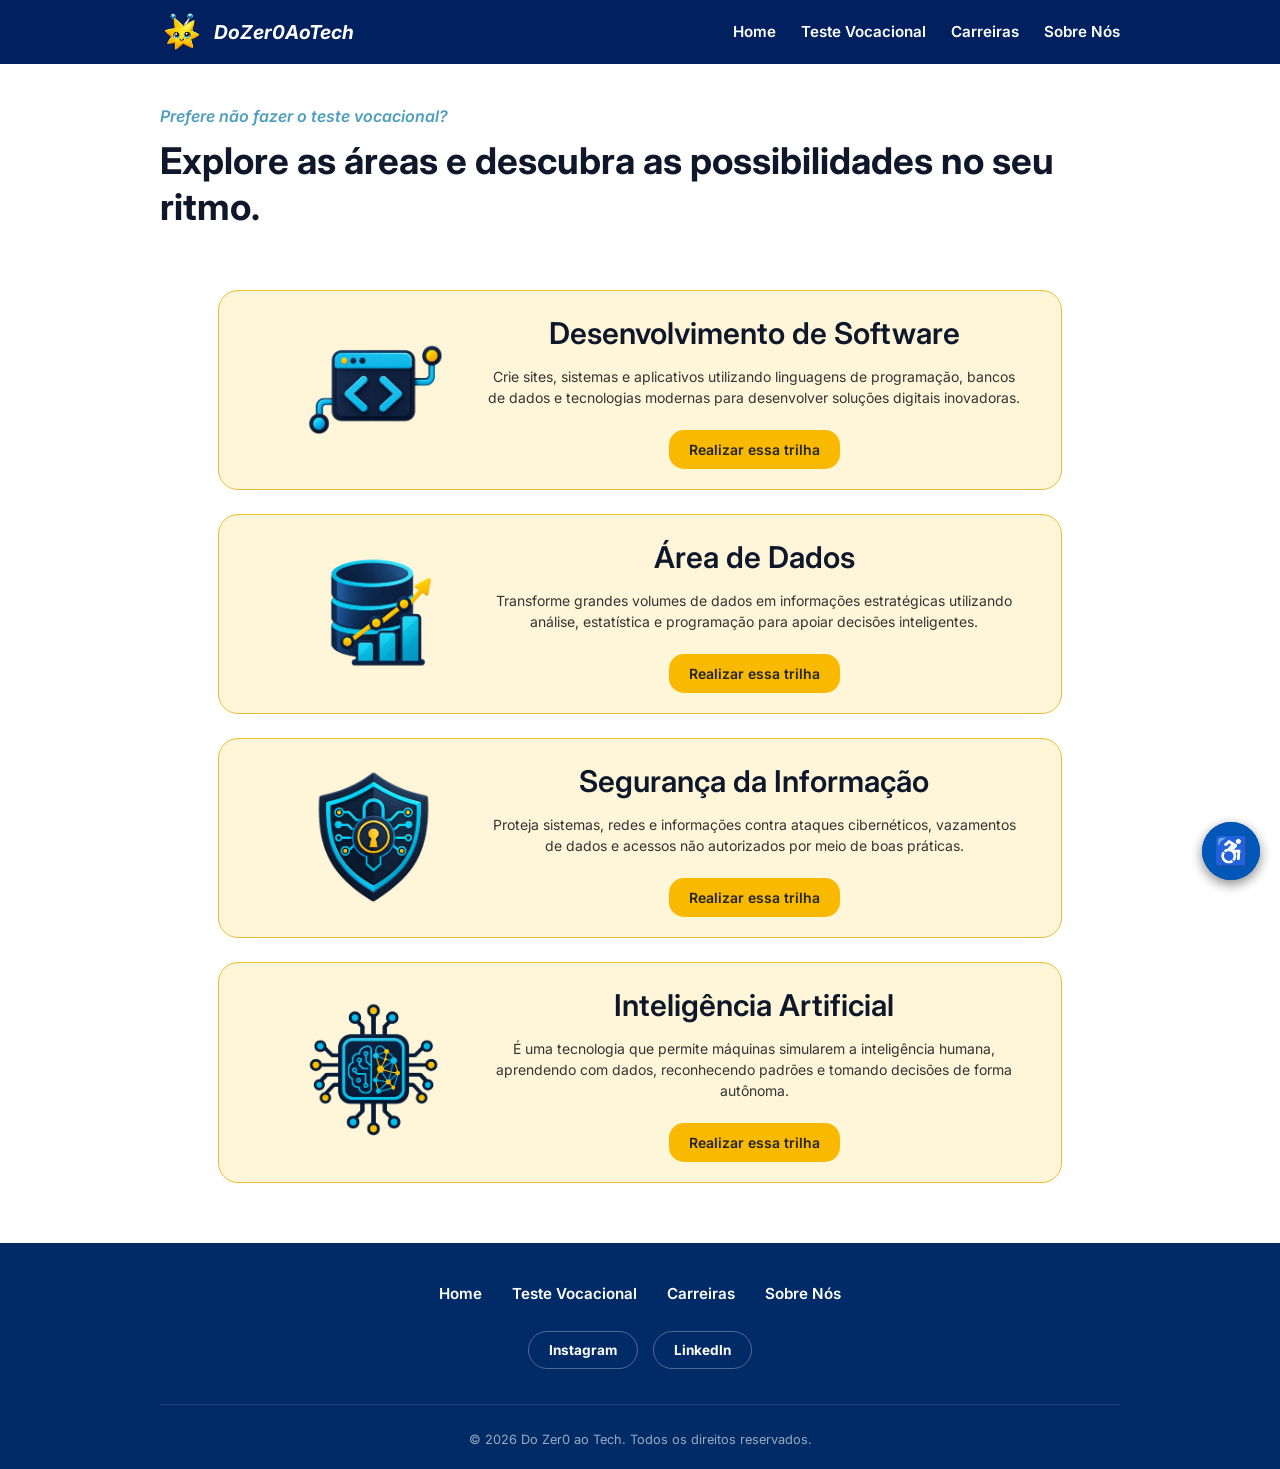
==== html/carreiras.html @ 0888461d "Add files via upload" ====
<!DOCTYPE html>
<html lang="pt-br">
<head>
    <meta charset="UTF-8">
    <meta name="viewport" content="width=device-width, initial-scale=1.0">
    <title>Carreiras - Do Zer0 ao Tech</title>
    <link rel="stylesheet" href="../css/carreiras.css" type="text/css">
    <link rel="stylesheet" href="../css/acessibilidade.css">
</head>
<body>

    <header class="header">
        <div class="header-container">
            <div class="logo">
                <img src="../imagens/LUMI LOGO.png" alt="Lumi logo">
                <span>DoZer0AoTech</span>
            </div>
            <nav class="nav-menu">
                <a href="../home.html">Home</a>
                <a href="testeVocacional.html">Teste Vocacional</a>
                <a href="carreiras.html" class="active">Carreiras</a>
                <a href="sobre.html">Sobre Nós</a>
            </nav>

        <button class="botao-acessibilidade" id="botaoAcessibilidade" aria-label="Abrir opções de acessibilidade" aria-expanded="false">
    ♿
    </button>

    <div class="menu-acessibilidade" id="menuAcessibilidade" aria-hidden="true">
        <div class="cabecalho-acessibilidade">
            <h2>Acessibilidade</h2>
            <button id="fecharAcessibilidade" aria-label="Fechar menu">×</button>
        </div>

        <div class="opcoes-acessibilidade">

            <button class="opcao-acessibilidade" id="aumentarTexto">
                <span>🔠</span>
                <div>
                    <strong>Aumentar texto</strong>
                    <small>Aumentar o tamanho da fonte</small>
                </div>
            </button>

            <button class="opcao-acessibilidade" id="diminuirTexto">
                <span>🔡</span>
                <div>
                    <strong>Diminuir texto</strong>
                    <small>Diminuir o tamanho da fonte</small>
                </div>
            </button>

            <button class="opcao-acessibilidade" id="lerAoPassar">
                <span>🖱️</span>
                <div>
                    <strong>Ler ao passar o mouse</strong>
                    <small>Ouvir o conteúdo ao posicionar o cursor</small>
                </div>
            </button>

            <button class="opcao-acessibilidade" id="altoContraste">
                <span>◐</span>
                <div>
                    <strong>Alto contraste</strong>
                    <small>Aumentar o contraste das cores</small>
                </div>
            </button>

            <button class="opcao-acessibilidade" id="contrasteNegativo">
                <span>◑</span>
                <div>
                    <strong>Contraste negativo</strong>
                    <small>Inverter as cores da página</small>
                </div>
            </button>

            <button class="opcao-acessibilidade" id="destacarLinks">
                <span>🔗</span>
                <div>
                    <strong>Destacar links</strong>
                    <small>Facilitar a identificação dos links</small>
                </div>
            </button>

            <button class="opcao-acessibilidade restaurar" id="restaurarAcessibilidade">
                <span>↩️</span>
                <div>
                    <strong>Restaurar padrão</strong>
                    <small>Voltar às configurações originais</small>
                </div>
            </button>

        </div>
    </div>
            

    </header>

    <main class="main-container">

        <section class="areas-section">
            <p class="section-subtitle">
                Prefere não fazer o teste vocacional?
            </p>

            <h1>
                Explore as áreas e descubra as possibilidades no seu ritmo.
            </h1>

            <div class="cards-grid">

                <!-- CARD 1: Dev -->
                <div class="area-card">
                    <div class="card-header">
                        <img
                            src="../imagens/Desenvolvimento de Software.png"
                            alt="Desenvolvimento de Software">
                    </div>

                    <div class="area-content">
                        <h2>Desenvolvimento de Software</h2>
                        <p>
                            Crie sites, sistemas e aplicativos utilizando linguagens de programação,
                            bancos de dados e tecnologias modernas para desenvolver soluções digitais inovadoras.
                        </p>
                        <a
                            href="curso_desenvolvimento.html"
                            class="btn-primary btn-card">
                            Realizar essa trilha
                        </a>
                    </div>
                </div>


                <!-- CARD 2: dados-->
                <div class="area-card">
                    <div class="card-header">
                        <img
                            src="../imagens/Dados.png"
                            alt="Área de Dados">
                    </div>
                    <div class="area-content">
                        <h2>Área de Dados</h2>
                        <p>
                            Transforme grandes volumes de dados em informações estratégicas utilizando
                            análise, estatística e programação para apoiar decisões inteligentes.
                        </p>
                        <a
                            href="curso_dados.html"
                            class="btn-primary btn-card">

                            Realizar essa trilha
                        </a>
                    </div>
                </div>


                <!-- CARD 3:segurança-->
                <div class="area-card">
                    <div class="card-header">
                        <img
                            src="../imagens/Segurança da Informação.png"
                            alt="Segurança da Informação">
                    </div>
                    <div class="area-content">
                        <h2>Segurança da Informação</h2>
                        <p>
                            Proteja sistemas, redes e informações contra ataques cibernéticos,
                            vazamentos de dados e acessos não autorizados por meio de boas práticas.
                        </p>
                        <a
                            href="curso_seguranca.html"
                            class="btn-primary btn-card">

                            Realizar essa trilha
                        </a>
                    </div>
                </div>

                <!-- CARD 4: ia -->
                <div class="area-card">
                    <div class="card-header">
                        <img
                            src="../imagens/IA.png"
                            alt="Inteligência Artificial">
                    </div>
                    <div class="area-content">
                        <h2>Inteligência Artificial</h2>
                        <p>
                            É uma tecnologia que permite máquinas simularem a inteligência humana,
                            aprendendo com dados, reconhecendo padrões e tomando decisões de forma autônoma.
                        </p>
                        <a
                            href="curso_ia.html"
                            class="btn-primary btn-card">

                            Realizar essa trilha
                        </a>
                    </div>
                </div>
            </div>
        </section>
    </main>

<!-- Rodapé Completo -->
    <footer class="footer footer-dark">
        <div class="footer-container">
            
            <!-- Links de Navegação -->
            <div class="footer-nav">
                <a href="../home.html">Home</a>
                <a href="testeVocacional.html">Teste Vocacional</a>
                <a href="carreiras.html">Carreiras</a>
                <a href="sobre.html">Sobre Nós</a>
            </div>

            <!-- Links Sociais -->
            <div class="footer-social">
                <a href="https://www.instagram.com/" target="_blank">Instagram</a>
                <a href="https://br.linkedin.com/" target="_blank">LinkedIn</a>
            </div>

            <!-- Direitos Autorais -->
            <div class="footer-copyright">
                <p>&copy; 2026 Do Zer0 ao Tech. Todos os direitos reservados.</p>
            </div>
            
        </div>
    </footer>

    <!--Menu de acessibilidade -->
    <button class="botao-acessibilidade" id="botaoAcessibilidade" aria-label="Abrir opções de acessibilidade" aria-expanded="false">
        ♿
    </button>

    <div class="menu-acessibilidade" id="menuAcessibilidade" aria-hidden="true">
        <div class="cabecalho-acessibilidade">
            <h2>Acessibilidade</h2>
            <button id="fecharAcessibilidade" aria-label="Fechar menu">×</button>
        </div>

        <div class="opcoes-acessibilidade">
            <button class="opcao-acessibilidade" id="aumentarTexto">
                <span>🔠</span>
                <div>
                    <strong>Aumentar texto</strong>
                    <small>Aumentar o tamanho da fonte</small>
                </div>
            </button>

            <button class="opcao-acessibilidade" id="diminuirTexto">
                <span>🔡</span>
                <div>
                    <strong>Diminuir texto</strong>
                    <small>Diminuir o tamanho da fonte</small>
                </div>
            </button>

            <button class="opcao-acessibilidade" id="lerAoPassar">
                <span>🖱️</span>
                <div>
                    <strong>Ler ao passar o mouse</strong>
                    <small>Ouvir o conteúdo ao posicionar o cursor</small>
                </div>
            </button>

            <button class="opcao-acessibilidade" id="altoContraste">
                <span>◐</span>
                <div>
                    <strong>Alto contraste</strong>
                    <small>Aumentar o contraste das cores</small>
                </div>
            </button>

            <button class="opcao-acessibilidade" id="contrasteNegativo">
                <span>◑</span>
                <div>
                    <strong>Contraste negativo</strong>
                    <small>Inverter as cores da página</small>
                </div>
            </button>

            <button class="opcao-acessibilidade" id="destacarLinks">
                <span>🔗</span>
                <div>
                    <strong>Destacar links</strong>
                    <small>Facilitar a identificação dos links</small>
                </div>
            </button>

            <button class="opcao-acessibilidade restaurar" id="restaurarAcessibilidade">
                <span>↩️</span>
                <div>
                    <strong>Restaurar padrão</strong>
                    <small>Voltar às configurações originais</small>
                </div>
            </button>
        </div>
    </div>

    <script src="js/acessibilidade.js"></script>


</body>
</html>
---- css/carreiras.css ----
@import url('https://fonts.googleapis.com/css2?family=Inter:wght@400;500;600;700&display=swap');

* {
    margin: 0;
    padding: 0;
    box-sizing: border-box;
}

body {
    font-family: 'Inter', -apple-system, BlinkMacSystemFont, 'Segoe UI', Roboto, sans-serif;
    -webkit-font-smoothing: antialiased;
    -moz-osx-font-smoothing: grayscale;
    color: #333333;
    background-color: #ffffff;
    line-height: 1.5;
}

h1, h2, h3 {
font-family: 'Inter', -apple-system, BlinkMacSystemFont, 'Segoe UI', Roboto, sans-serif;
    color: #0f172a;
}

h1 {
    font-size: 2.3rem;
    font-weight: 700;

}

h2 {
    font-size: 1.875rem;
    font-weight: 600;
}

p {
    font-size: 0.8rem;
}

.main-container {
    max-width: 1000px;
    margin: 0 auto;
    padding: 0 20px 60px 20px;
}

.header {
    background-color: #01205f;
    width: 100%;
    padding: 12px 0;
}

.header-container {
    max-width: 1000px;
    margin: 0 auto;
    padding: 0 20px;
    display: flex;
    justify-content: space-between;
    align-items: center;
}

.logo {
    display: flex;
    align-items: center;
    gap: 10px;
    font-weight: 700;
    font-style: italic;
    font-size: 1.2rem;
    color: #fff;
}

.logo img {
    height: 40px;
}

.nav-menu {
    display: flex;
    gap: 25px;
}

.nav-menu a {
    text-decoration: none;
    color: #fff;
    font-weight: 600;
    font-size: 0.95rem;
}

.nav-menu a:hover {
    opacity: 0.8;
}

.areas-section {
    padding-top: 40px;
}

.section-subtitle {
    color: #4d9fbb;
    font-size: 1rem;
    font-weight: 600;
    font-style: italic;
    margin-bottom: 10px;
}

.areas-section h1 {
    margin-bottom: 60px;
    line-height: 1.25;
}

.cards-grid {
    width: 88%;
    margin: 0 auto;
    display: flex;
    flex-direction: column;
    gap: 24px;
}

.area-card {
    background-color: #fff6d9;
    border: 1px solid #e8bd37;
    border-radius: 20px;
    min-height: 196px;
    padding: 20px 40px;
    display: flex;
    align-items: center;
}

.card-header {
    width: 30%;
    display: flex;
    justify-content: center;
    align-items: center;
}

.card-header img {
    width: 145px;
    height: auto;
}

.area-content {
    width: 70%;
    text-align: center;
}

.area-content h2 {
    margin-bottom: 10px;
}

.area-content p {
    font-size: 0.875rem;
    margin-bottom: 22px;
}

.btn-primary {
    background-color: #f9b900;
    color: #252525;
    border: none;
    border-radius: 15px;
    padding: 9px 20px;
    font-size: 0.875rem;
    font-weight: 600;
    text-decoration: none;
    cursor: pointer;
}

.btn-primary:hover {
    background-color: #e5a900;
}

.btn-card {
    display: inline-block;
    min-width: 160px;
}

/* --- FOOTER COMPLETO --- */
.footer {
    background-color: #01205f;
    padding: 40px 0 20px 0;
    color: #ffffff;
    text-align: center;
}

.footer-dark {
    background-color: #002b66; 
}

.footer-container {
    max-width: 1000px;
    margin: 0 auto;
    padding: 0 20px;
    display: flex;
    flex-direction: column;
    align-items: center;
    gap: 25px;
}

.footer-nav {
    display: flex;
    gap: 30px;
    flex-wrap: wrap;
    justify-content: center;
}

.footer-nav a {
    color: #ffffff;
    text-decoration: none;
    font-size: 0.95rem;
    font-weight: 600;
    transition: color 0.2s ease;
}

.footer-nav a:hover {
    color: #26c6da;
}

.footer-social {
    display: flex;
    gap: 15px;
}

.footer-social a {
    color: #ffffff;
    text-decoration: none;
    font-size: 0.85rem;
    font-weight: 700;
    border: 1px solid rgba(255, 255, 255, 0.3);
    padding: 8px 20px;
    border-radius: 20px;
    transition: all 0.2s ease;
}

.footer-social a:hover {
    background-color: #facc15;
    color: #0f172a;
    border-color: #facc15;
}

.footer-copyright {
    margin-top: 10px;
    font-size: 0.85rem;
    color: rgba(255, 255, 255, 0.6);
    border-top: 1px solid rgba(255, 255, 255, 0.1);
    padding-top: 25px;
    width: 100%;
}

@media (max-width: 768px) {
    .cards-grid {
        width: 100%;
    }

    .area-card {
        padding: 20px;
    }

.btn-access:hover {
    background-color: #facc15;
    color: #0f172a !important;
    border-color: #facc15;
}
}

/* --- RESPONSIVIDADE --- */
@media (max-width: 768px) {
    .header-container {
        flex-wrap: wrap;
        justify-content: center;
        gap: 15px;
    }

    .nav-menu {
        gap: 20px;
    }

    .accessibility-controls {
        margin-left: 0;
        padding-left: 0;
        border-left: none;
    }

    .cards-grid {
        width: 100%;
        grid-template-columns: 1fr;
    }

    .areas-section h1 {
        font-size: 32px;
    }

    .card-header img {
        width: 120px;
    }

    .area-content h2 {
        font-size: 26px;
    }
    
    .footer-nav {
        gap: 15px;
        flex-direction: column;
    }
}
---- css/acessibilidade.css ----
.botao-acessibilidade {
    position: fixed;
    right: 20px;
    bottom: 20px;
    width: 58px;
    height: 58px;
    border: none;
    border-radius: 50%;
    background: #0057b8;
    color: white;
    font-size: 28px;
    cursor: pointer;
    z-index: 9999;
    box-shadow: 0 4px 12px rgba(0,0,0,0.25);
}

.botao-acessibilidade:hover {
    background: #003f87;
}

.botao-acessibilidade:focus {
    outline: 3px solid #ffcc00;
    outline-offset: 3px;
}

.menu-acessibilidade {
    display: none;
    position: fixed;
    right: 20px;
    bottom: 90px;
    width: 330px;
    max-height: 80vh;
    overflow-y: auto;
    background: white;
    color: #222;
    border-radius: 14px;
    box-shadow: 0 8px 30px rgba(0,0,0,0.25);
    z-index: 9998;
    padding: 18px;
}

.menu-acessibilidade.aberto {
    display: block;
}

.cabecalho-acessibilidade {
    display: flex;
    align-items: center;
    justify-content: space-between;
    margin-bottom: 15px;
    padding-bottom: 12px;
    border-bottom: 1px solid #ddd;
}

.cabecalho-acessibilidade h2 {
    margin: 0;
    font-size: 20px;
}

.cabecalho-acessibilidade button {
    border: none;
    background: transparent;
    font-size: 28px;
    cursor: pointer;
    color: #333;
}

.opcoes-acessibilidade {
    display: flex;
    flex-direction: column;
    gap: 8px;
}

.opcao-acessibilidade {
    display: flex;
    align-items: center;
    gap: 12px;
    width: 100%;
    min-height: 58px;
    padding: 10px;
    border: 1px solid #ddd;
    border-radius: 8px;
    background: #f8f8f8;
    color: #222;
    text-align: left;
    cursor: pointer;
}

.opcao-acessibilidade:hover {
    background: #e9f2ff;
    border-color: #0057b8;
}

.opcao-acessibilidade:focus {
    outline: 3px solid #0057b8;
    outline-offset: 2px;
}

.opcao-acessibilidade span {
    width: 35px;
    min-width: 35px;
    text-align: center;
    font-size: 22px;
}

.opcao-acessibilidade strong {
    display: block;
    font-size: 15px;
}

.opcao-acessibilidade small {
    display: block;
    margin-top: 3px;
    font-size: 12px;
    color: #555;
}

.opcao-acessibilidade.ativo {
    background: #0057b8;
    color: white;
    border-color: #0057b8;
}

.opcao-acessibilidade.ativo small {
    color: white;
}

.restaurar {
    margin-top: 5px;
    background: #eee;
}

.alto-contraste {
    background: #000 !important;
    color: #fff !important;
}

.alto-contraste * {
    background-color: #000 !important;
    color: #fff !important;
    border-color: #fff !important;
}

.alto-contraste a {
    color: #ffff00 !important;
}

.contraste-negativo {
    filter: invert(1);
}

.destacar-links a {
    background: #ffff00 !important;
    color: #000 !important;
    text-decoration: underline !important;
    outline: 2px solid #000;
}

@media (max-width: 600px) {
    .botao-acessibilidade {
        right: 15px;
        bottom: 15px;
        width: 55px;
        height: 55px;
    }

    .menu-acessibilidade {
        right: 15px;
        bottom: 80px;
        width: calc(100% - 30px);
        max-height: 75vh;
    }
}
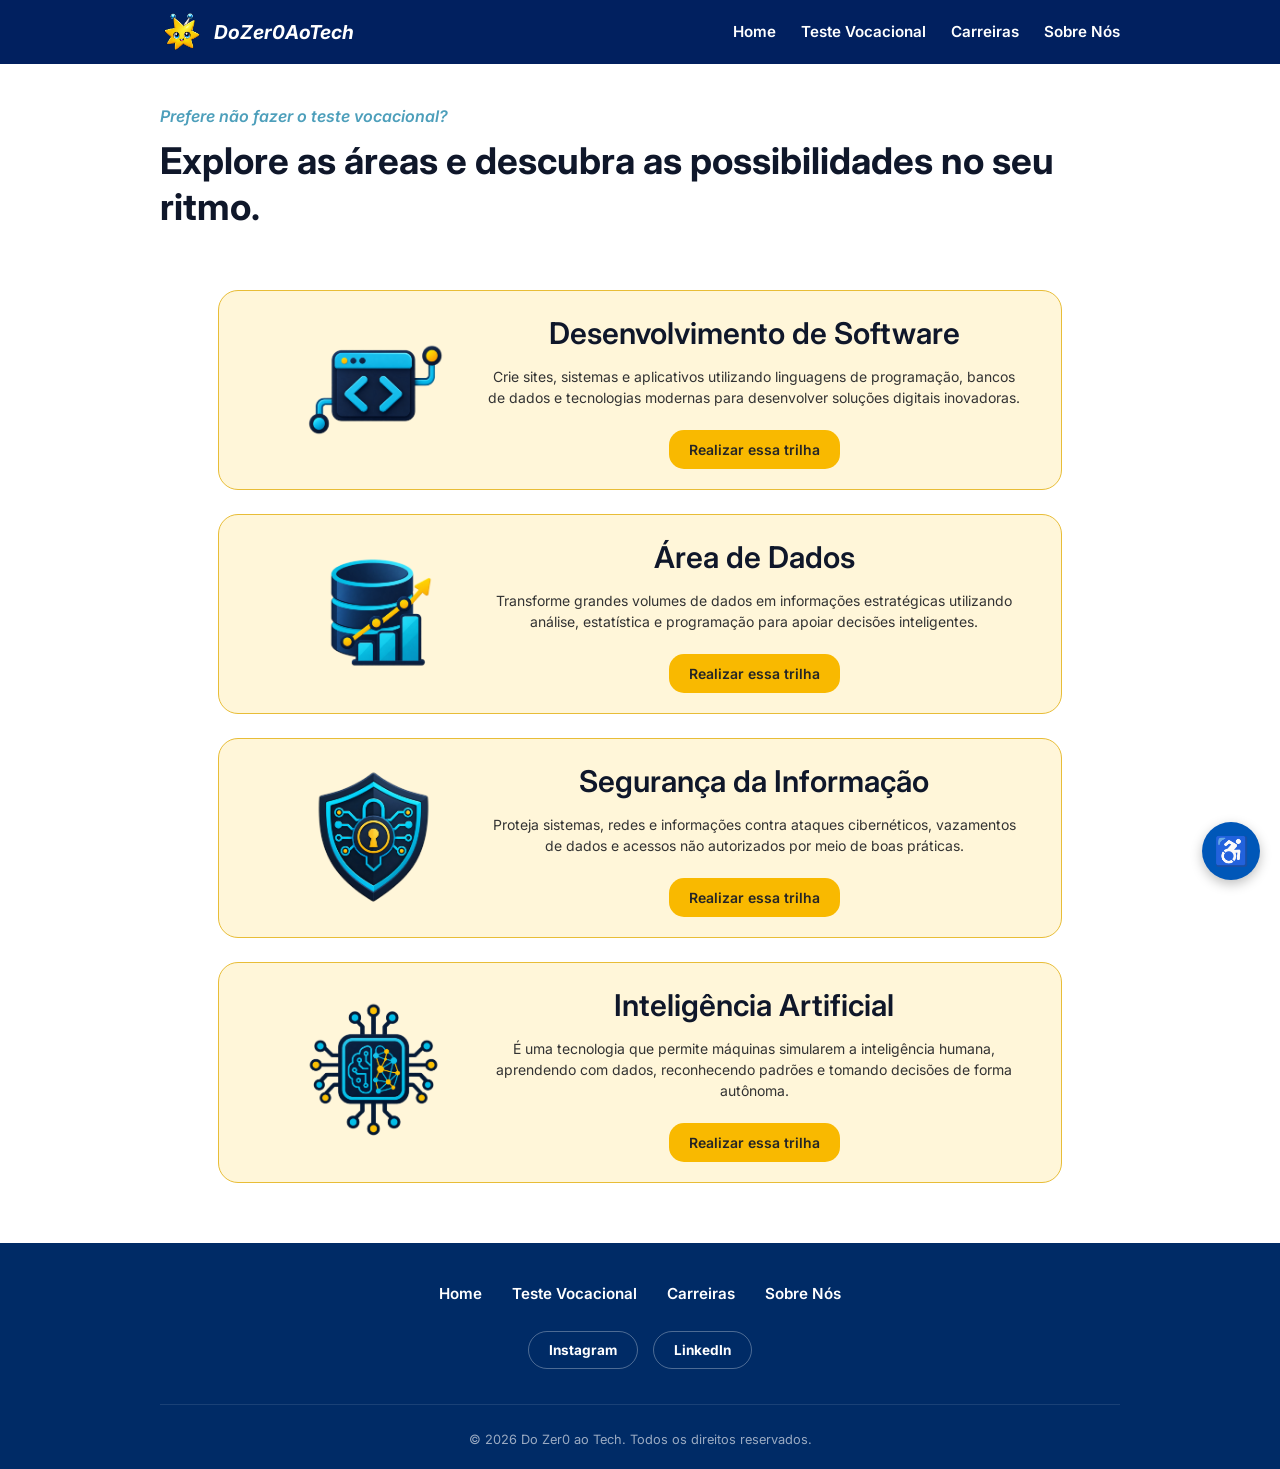
==== commit fe5a56ca: "ajustes e adição de links cursos" ====
--- a/html/carreiras.html
+++ b/html/carreiras.html
@@ -16,83 +16,11 @@
                 <span>DoZer0AoTech</span>
             </div>
             <nav class="nav-menu">
-                <a href="../home.html">Home</a>
+                <a href="../index.html">Home</a>
                 <a href="testeVocacional.html">Teste Vocacional</a>
                 <a href="carreiras.html" class="active">Carreiras</a>
                 <a href="sobre.html">Sobre Nós</a>
             </nav>
-
-        <button class="botao-acessibilidade" id="botaoAcessibilidade" aria-label="Abrir opções de acessibilidade" aria-expanded="false">
-    ♿
-    </button>
-
-    <div class="menu-acessibilidade" id="menuAcessibilidade" aria-hidden="true">
-        <div class="cabecalho-acessibilidade">
-            <h2>Acessibilidade</h2>
-            <button id="fecharAcessibilidade" aria-label="Fechar menu">×</button>
-        </div>
-
-        <div class="opcoes-acessibilidade">
-
-            <button class="opcao-acessibilidade" id="aumentarTexto">
-                <span>🔠</span>
-                <div>
-                    <strong>Aumentar texto</strong>
-                    <small>Aumentar o tamanho da fonte</small>
-                </div>
-            </button>
-
-            <button class="opcao-acessibilidade" id="diminuirTexto">
-                <span>🔡</span>
-                <div>
-                    <strong>Diminuir texto</strong>
-                    <small>Diminuir o tamanho da fonte</small>
-                </div>
-            </button>
-
-            <button class="opcao-acessibilidade" id="lerAoPassar">
-                <span>🖱️</span>
-                <div>
-                    <strong>Ler ao passar o mouse</strong>
-                    <small>Ouvir o conteúdo ao posicionar o cursor</small>
-                </div>
-            </button>
-
-            <button class="opcao-acessibilidade" id="altoContraste">
-                <span>◐</span>
-                <div>
-                    <strong>Alto contraste</strong>
-                    <small>Aumentar o contraste das cores</small>
-                </div>
-            </button>
-
-            <button class="opcao-acessibilidade" id="contrasteNegativo">
-                <span>◑</span>
-                <div>
-                    <strong>Contraste negativo</strong>
-                    <small>Inverter as cores da página</small>
-                </div>
-            </button>
-
-            <button class="opcao-acessibilidade" id="destacarLinks">
-                <span>🔗</span>
-                <div>
-                    <strong>Destacar links</strong>
-                    <small>Facilitar a identificação dos links</small>
-                </div>
-            </button>
-
-            <button class="opcao-acessibilidade restaurar" id="restaurarAcessibilidade">
-                <span>↩️</span>
-                <div>
-                    <strong>Restaurar padrão</strong>
-                    <small>Voltar às configurações originais</small>
-                </div>
-            </button>
-
-        </div>
-    </div>
-            
 
     </header>
 
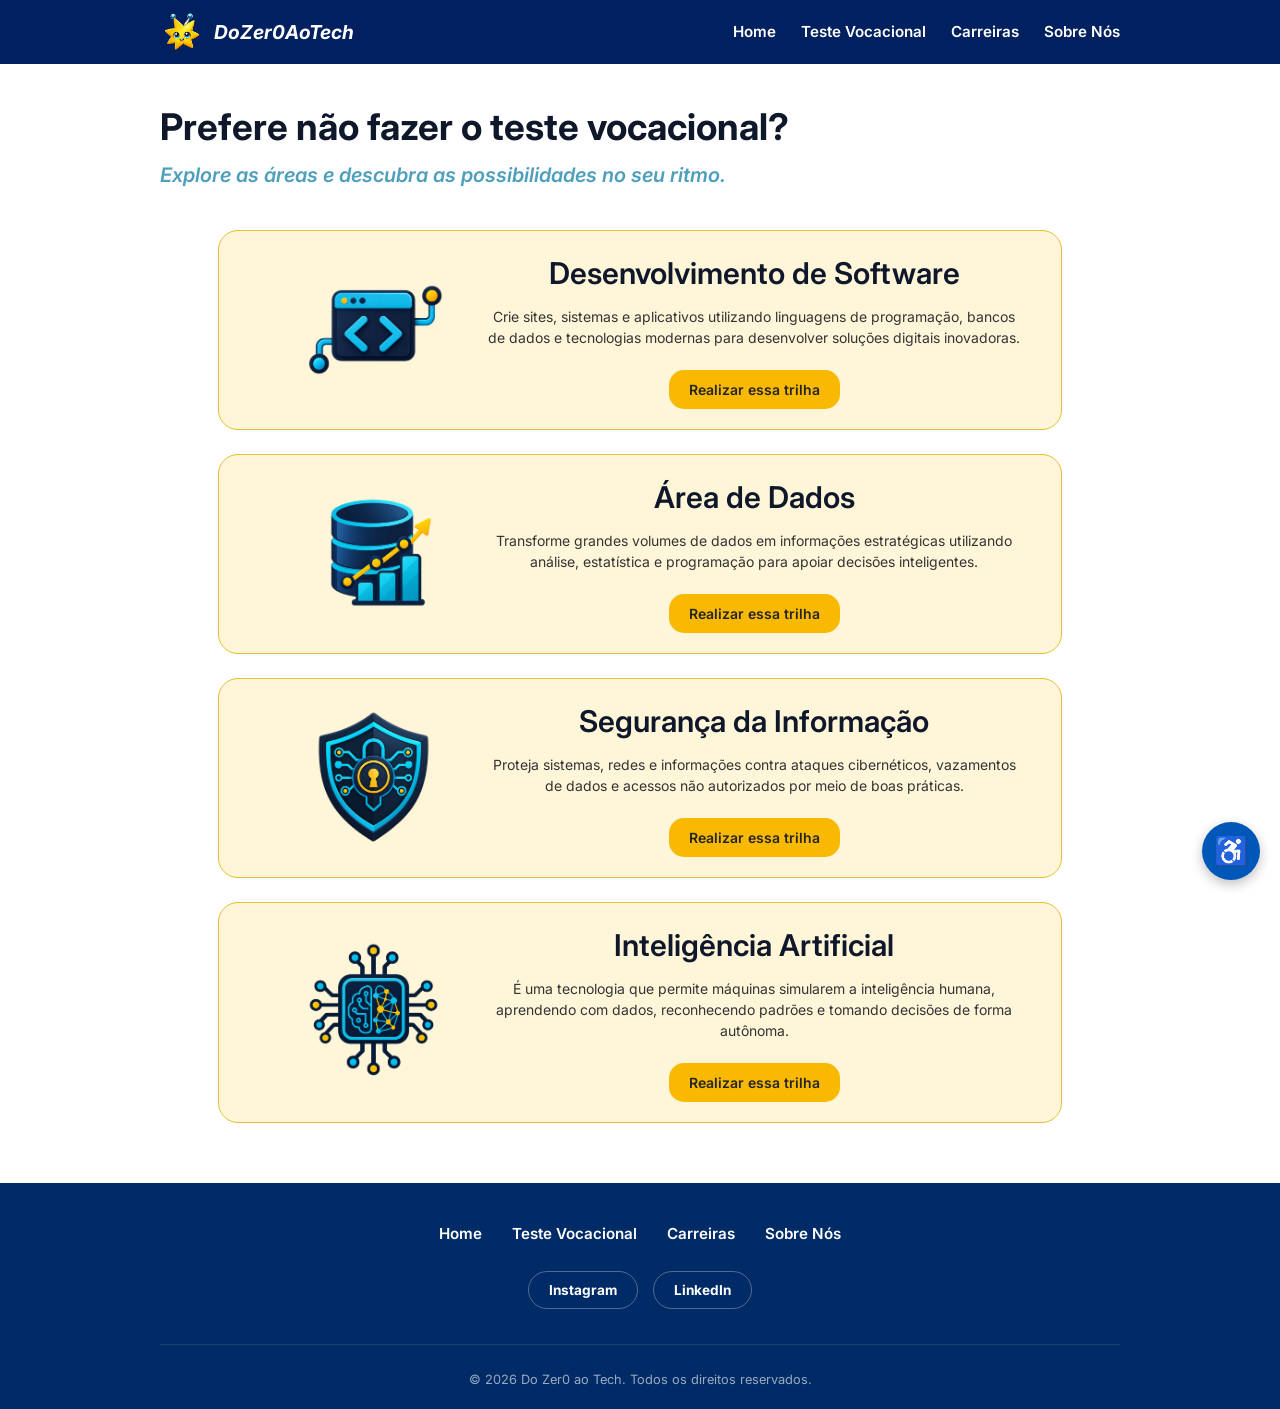
==== commit a39b3728: "mudança titulos carreiras" ====
--- a/html/carreiras.html
+++ b/html/carreiras.html
@@ -27,13 +27,13 @@
     <main class="main-container">
 
         <section class="areas-section">
+            <h1 class="section-title">
+                Prefere não fazer o teste vocacional?
+            </h1>
+
             <p class="section-subtitle">
-                Prefere não fazer o teste vocacional?
+                  Explore as áreas e descubra as possibilidades no seu ritmo.
             </p>
-
-            <h1>
-                Explore as áreas e descubra as possibilidades no seu ritmo.
-            </h1>
 
             <div class="cards-grid">
 
--- a/css/carreiras.css
+++ b/css/carreiras.css
@@ -90,17 +90,20 @@
     padding-top: 40px;
 }
 
+.areas-section h1 {
+    font-size: 2.3rem;
+    font-weight: 700;
+    color: #0f172a;
+    margin-bottom: 10px;
+    line-height: 1.25;
+}
+
 .section-subtitle {
     color: #4d9fbb;
-    font-size: 1rem;
+    font-size: 1.25rem;
     font-weight: 600;
     font-style: italic;
-    margin-bottom: 10px;
-}
-
-.areas-section h1 {
-    margin-bottom: 60px;
-    line-height: 1.25;
+    margin-bottom: 40px;
 }
 
 .cards-grid {
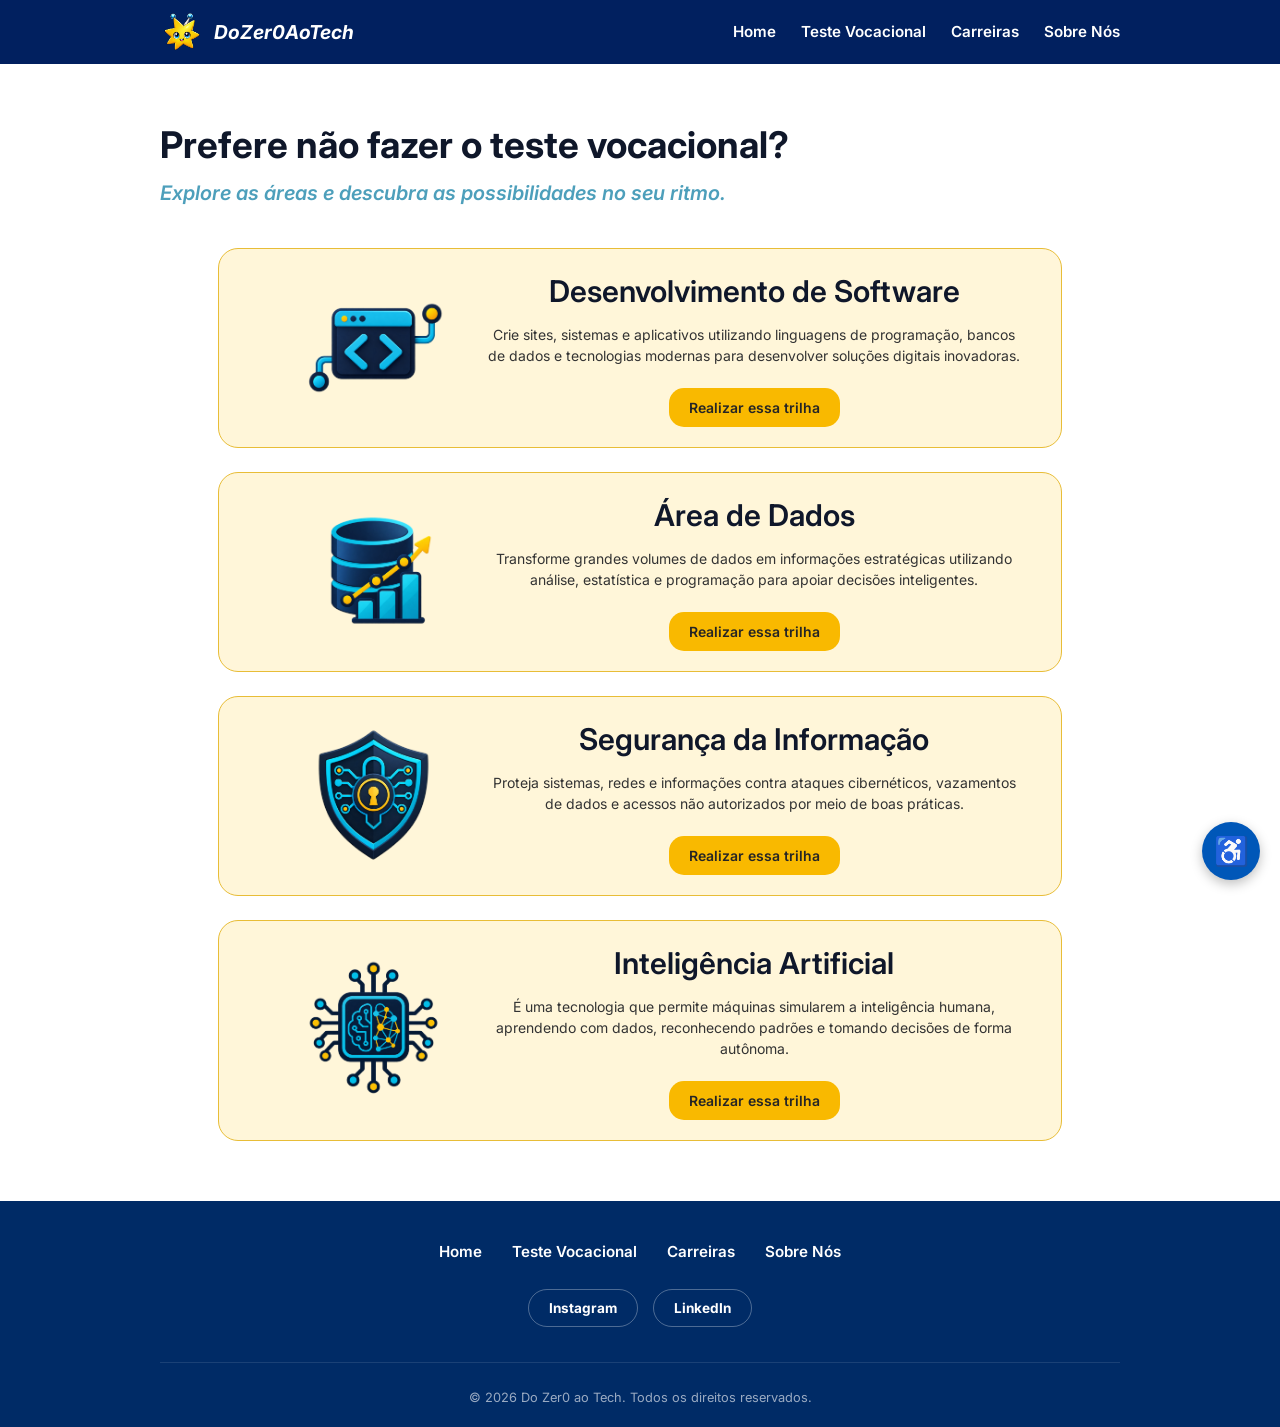
==== commit 85152046: "atualização footer" ====
--- a/html/carreiras.html
+++ b/html/carreiras.html
@@ -136,7 +136,7 @@
             
             <!-- Links de Navegação -->
             <div class="footer-nav">
-                <a href="../home.html">Home</a>
+                <a href="../index.html">Home</a>
                 <a href="testeVocacional.html">Teste Vocacional</a>
                 <a href="carreiras.html">Carreiras</a>
                 <a href="sobre.html">Sobre Nós</a>
--- a/css/carreiras.css
+++ b/css/carreiras.css
@@ -38,7 +38,7 @@
 .main-container {
     max-width: 1000px;
     margin: 0 auto;
-    padding: 0 20px 60px 20px;
+      padding: 18px 20px 60px 20px;
 }
 
 .header {
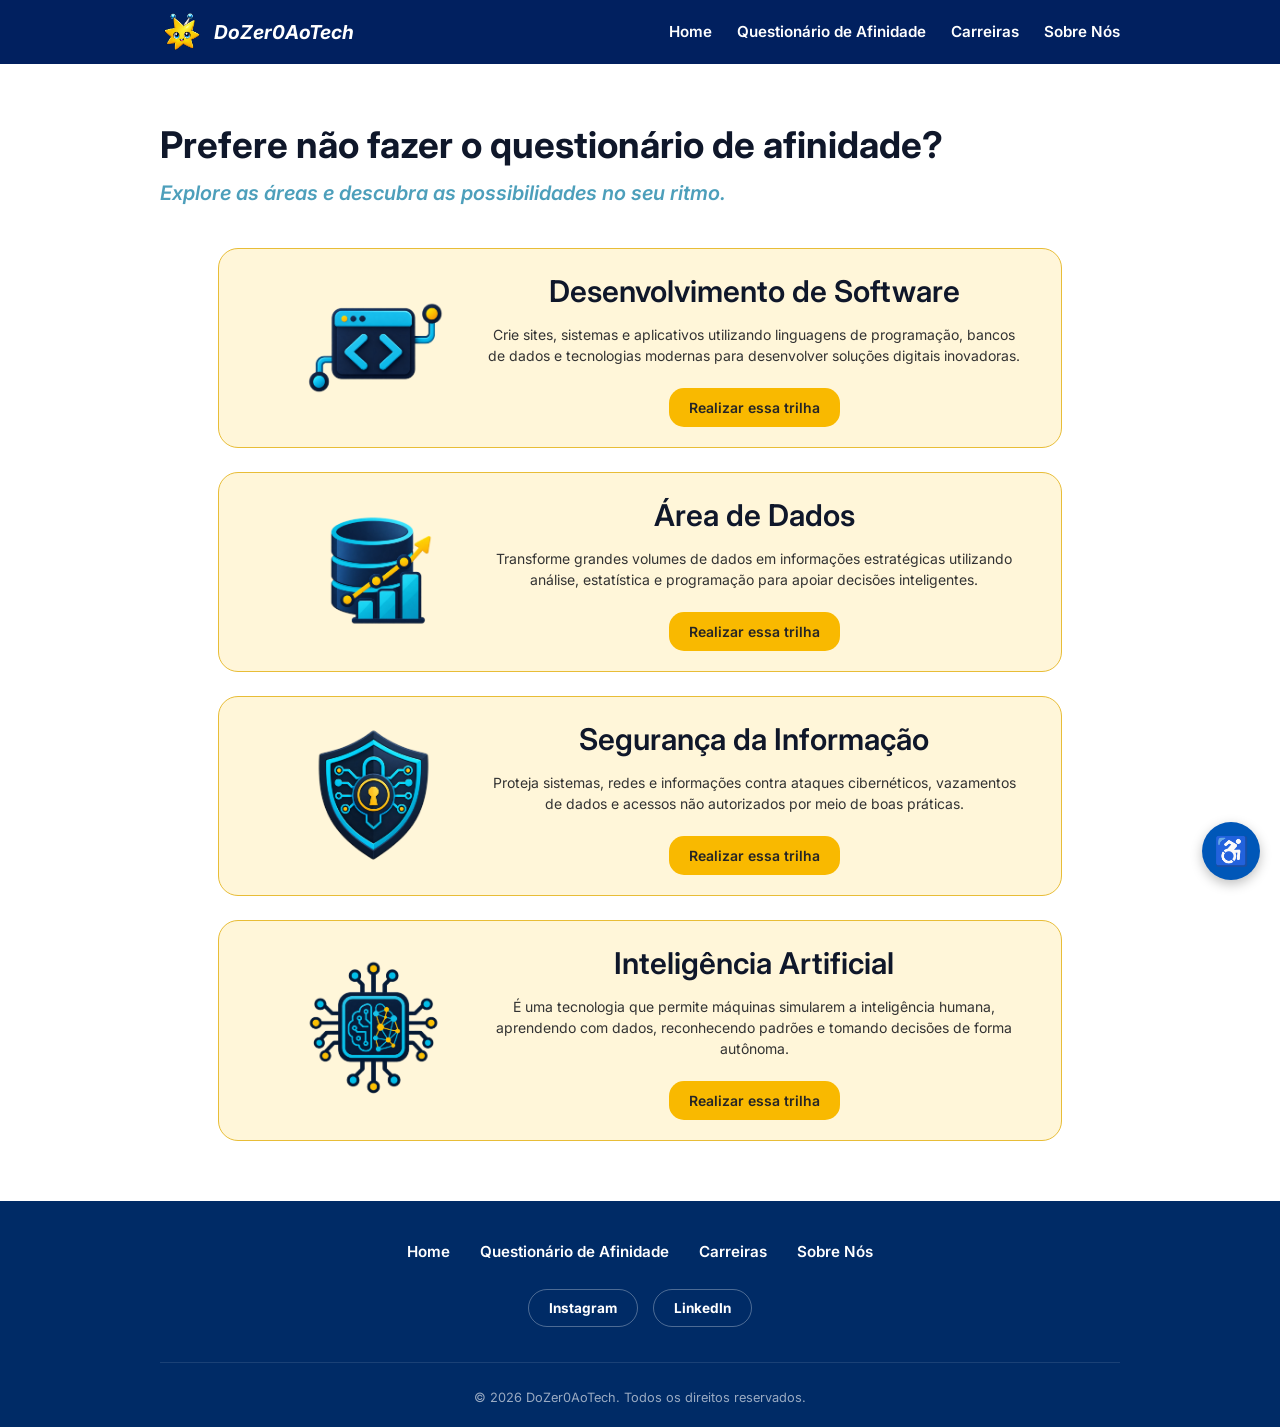
==== commit 84e9ead9: "Update ajustes finos" ====
--- a/html/carreiras.html
+++ b/html/carreiras.html
@@ -3,7 +3,7 @@
 <head>
     <meta charset="UTF-8">
     <meta name="viewport" content="width=device-width, initial-scale=1.0">
-    <title>Carreiras - Do Zer0 ao Tech</title>
+    <title>Carreiras - DoZer0AoTech</title>
     <link rel="stylesheet" href="../css/carreiras.css" type="text/css">
     <link rel="stylesheet" href="../css/acessibilidade.css">
 </head>
@@ -17,7 +17,7 @@
             </div>
             <nav class="nav-menu">
                 <a href="../index.html">Home</a>
-                <a href="testeVocacional.html">Teste Vocacional</a>
+                <a href="questionarioAfinidade.html">Questionário de Afinidade</a>
                 <a href="carreiras.html" class="active">Carreiras</a>
                 <a href="sobre.html">Sobre Nós</a>
             </nav>
@@ -28,7 +28,7 @@
 
         <section class="areas-section">
             <h1 class="section-title">
-                Prefere não fazer o teste vocacional?
+                Prefere não fazer o questionário de afinidade?
             </h1>
 
             <p class="section-subtitle">
@@ -137,7 +137,7 @@
             <!-- Links de Navegação -->
             <div class="footer-nav">
                 <a href="../index.html">Home</a>
-                <a href="testeVocacional.html">Teste Vocacional</a>
+                <a href="questionarioAfinidade.html">Questionário de Afinidade</a>
                 <a href="carreiras.html">Carreiras</a>
                 <a href="sobre.html">Sobre Nós</a>
             </div>
@@ -150,7 +150,7 @@
 
             <!-- Direitos Autorais -->
             <div class="footer-copyright">
-                <p>&copy; 2026 Do Zer0 ao Tech. Todos os direitos reservados.</p>
+                <p>&copy; 2026 DoZer0AoTech. Todos os direitos reservados.</p>
             </div>
             
         </div>
@@ -226,7 +226,7 @@
         </div>
     </div>
 
-    <script src="js/acessibilidade.js"></script>
+    <script src="../js/acessibilidade.js"></script>
 
 
 </body>
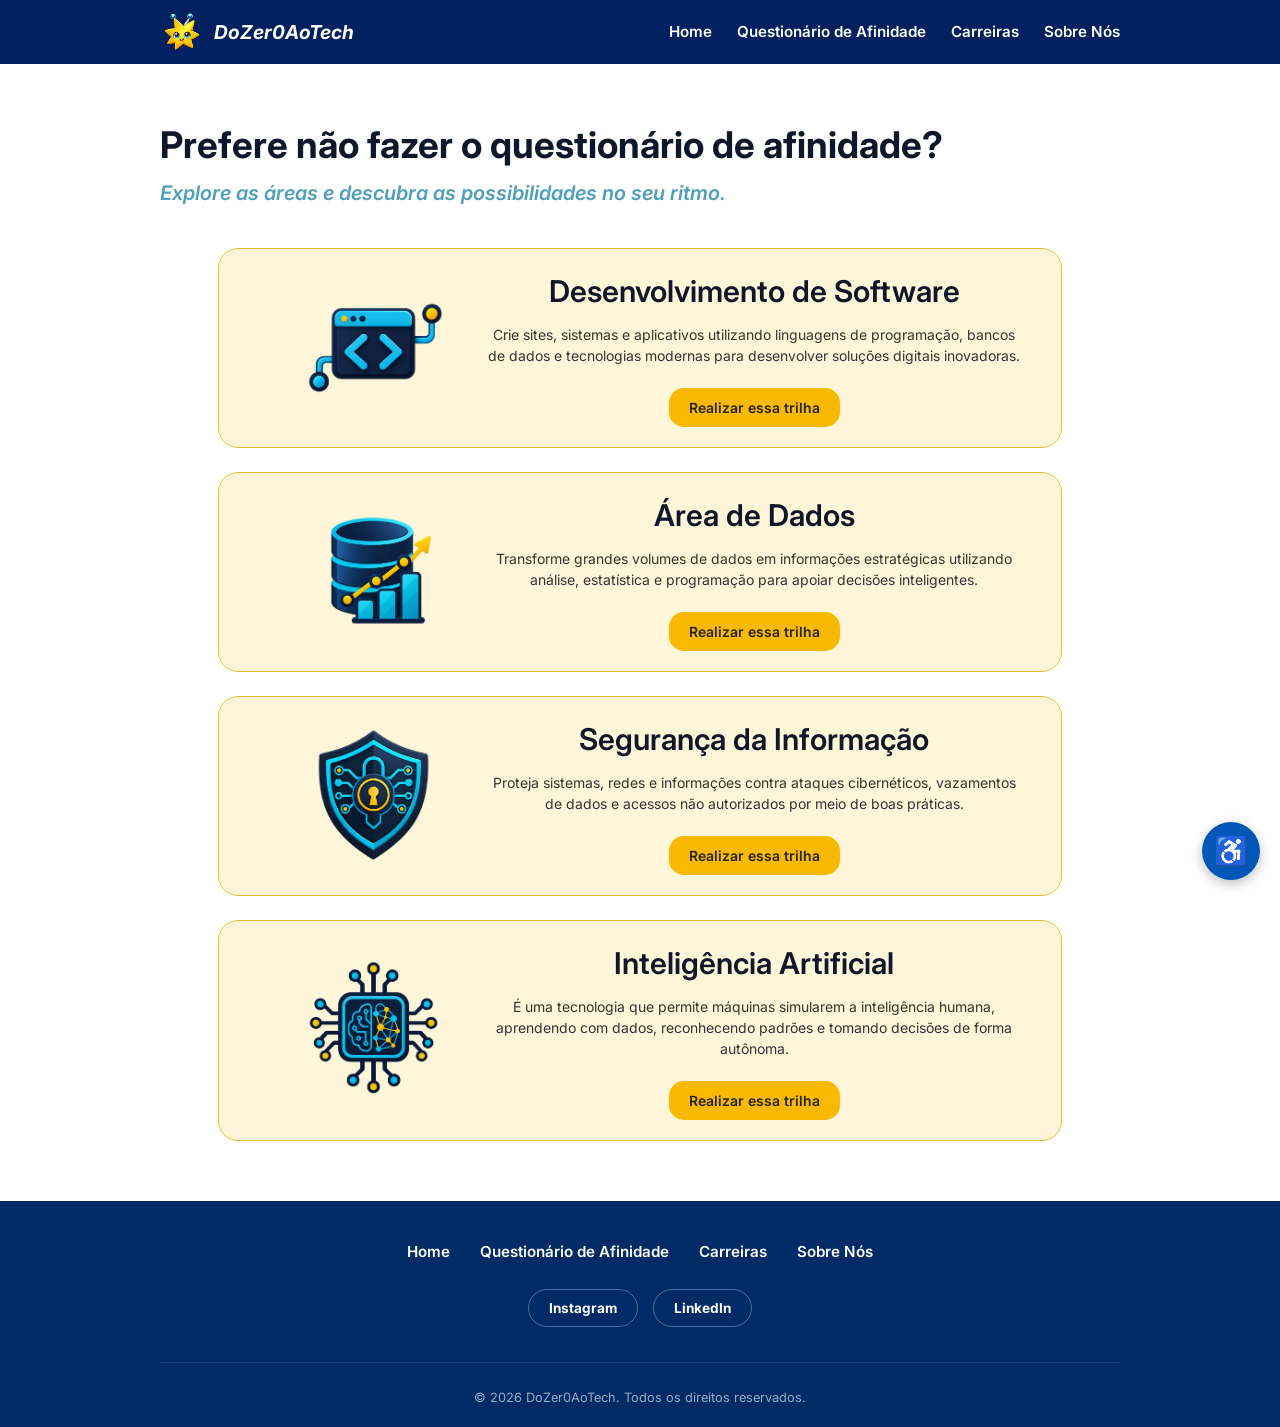
==== commit 5f076a68: "update mudanças no background" ====
--- a/html/carreiras.html
+++ b/html/carreiras.html
@@ -9,6 +9,8 @@
 </head>
 <body>
 
+    <div id="luz-labirinto"></div>
+
     <header class="header">
         <div class="header-container">
             <div class="logo">
@@ -228,6 +230,15 @@
 
     <script src="../js/acessibilidade.js"></script>
 
+    <script>
+        document.addEventListener('mousemove', (e) => {
+            const luz = document.getElementById('luz-labirinto');
+            if (luz) {
+                luz.style.setProperty('--x', e.clientX + 'px');
+                luz.style.setProperty('--y', e.clientY + 'px');
+            }
+        });
+    </script>
 
 </body>
 </html>
--- a/css/carreiras.css
+++ b/css/carreiras.css
@@ -243,6 +243,37 @@
     width: 100%;
 }
 
+body {
+    background-color: #ffffff; 
+}
+
+#luz-labirinto {
+    position: fixed;
+    top: 0;
+    left: 0;
+    width: 100vw;
+    height: 100vh;
+    
+    background-image: url('../imagens/labirinto.png'); 
+    
+    /* MODIFICADO: Tamanho menor para a imagem se repetir pelo fundo */
+    background-size: 1500px; 
+    background-repeat: repeat;
+    
+    z-index: -10; 
+    pointer-events: none; 
+    
+    --x: -100px;
+    --y: -100px;
+    
+    /* MODIFICADO: Círculo maior (100px) com um centro 100% visível (até 30%) antes de começar a embaçar */
+    -webkit-mask-image: radial-gradient(circle 75px at var(--x) var(--y), rgba(0,0,0,1) 30%, rgba(0,0,0,0) 100%);
+    mask-image: radial-gradient(circle 75px at var(--x) var(--y), rgba(0,0,0,1) 30%, rgba(0,0,0,0) 100%);
+    
+    /* MODIFICADO: Opacidade maior para as linhas azuis destacarem mais na tela */
+    opacity: 0.5; 
+}
+
 @media (max-width: 768px) {
     .cards-grid {
         width: 100%;
--- a/css/acessibilidade.css
+++ b/css/acessibilidade.css
@@ -156,6 +156,8 @@
     outline: 2px solid #000;
 }
 
+
+
 @media (max-width: 600px) {
     .botao-acessibilidade {
         right: 15px;
